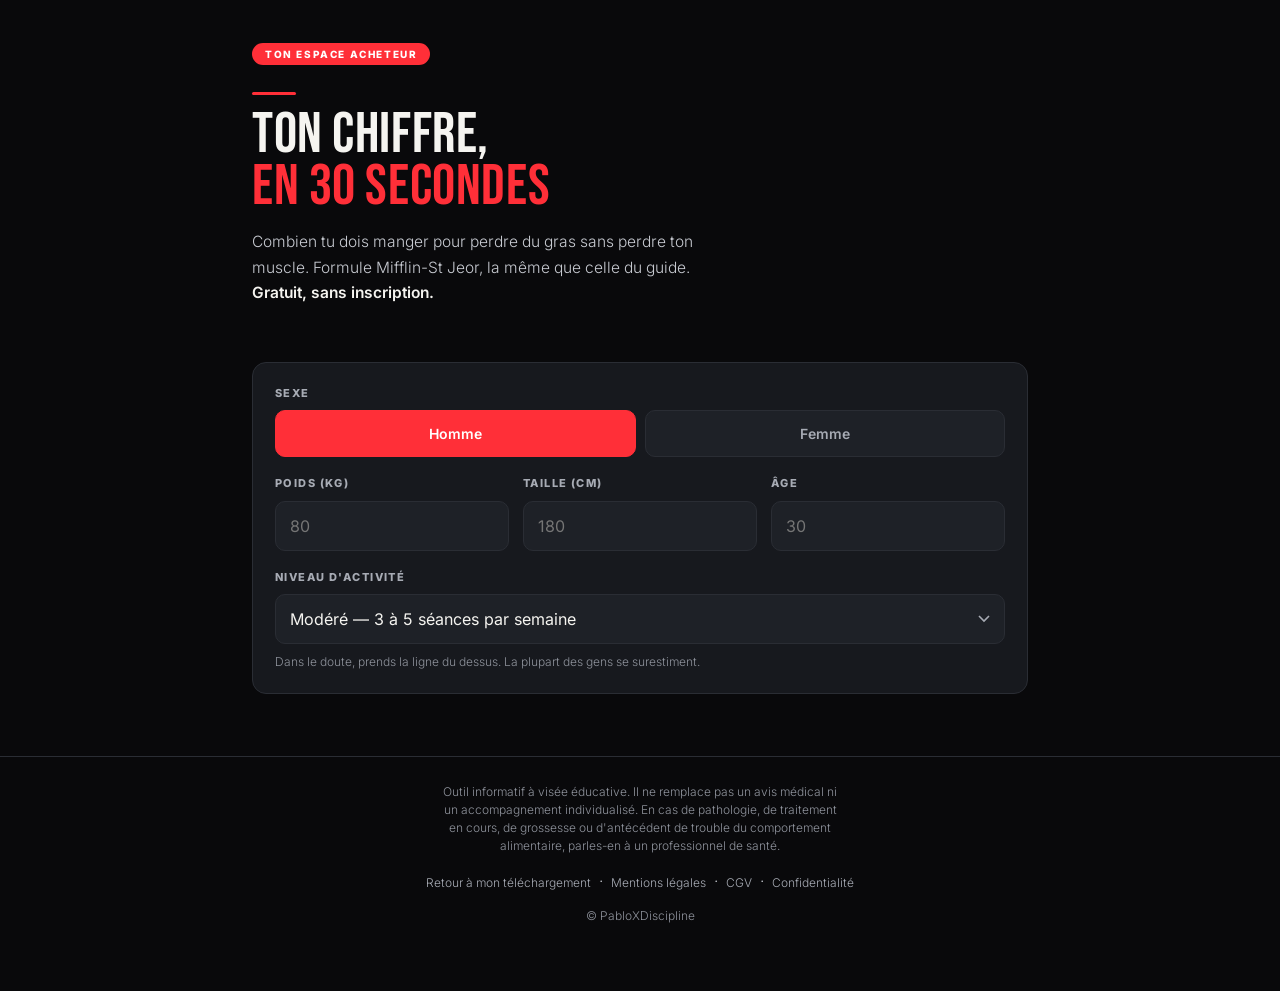
==== calculateur-membre.html @ e5fe9e87 "Add files via upload" ====
<!doctype html>
<html lang="fr">
<head>
<meta charset="utf-8">
<meta name="viewport" content="width=device-width, initial-scale=1, viewport-fit=cover">
<title>Ton calculateur — Protocole Sèche</title>
<meta name="description" content="Calcule ta maintenance, ton déficit et tes macros en 30 secondes. Formule Mifflin-St Jeor. Gratuit, sans inscription.">
<meta name="theme-color" content="#09090B">
<meta property="og:title" content="Calculateur de calories et macros — PXD">
<meta property="og:description" content="Ton chiffre de départ en 30 secondes. Gratuit, sans inscription.">
<meta name="robots" content="noindex">

<style>
@font-face{font-family:'Bebas';src:url('bebas-neue-latin-400-normal.woff2') format('woff2');font-weight:400;font-display:swap}
@font-face{font-family:'Inter';src:url('inter-latin-300-normal.woff2') format('woff2');font-weight:300;font-display:swap}
@font-face{font-family:'Inter';src:url('inter-latin-400-normal.woff2') format('woff2');font-weight:400;font-display:swap}
@font-face{font-family:'Inter';src:url('inter-latin-600-normal.woff2') format('woff2');font-weight:600;font-display:swap}
@font-face{font-family:'Inter';src:url('inter-latin-800-normal.woff2') format('woff2');font-weight:800;font-display:swap}

:root{--noir:#09090B;--anthra:#17191E;--anthra2:#1E2127;--line:#2A2D34;
  --blanc:#F5F4F0;--gris:#A7ABB4;--gris2:#C8CBD2;--rouge:#FF2F38;--pad:22px}
*{margin:0;padding:0;box-sizing:border-box}
html{-webkit-text-size-adjust:100%}
body{background:var(--noir);color:var(--gris2);font-family:'Inter',system-ui,sans-serif;
  font-weight:300;line-height:1.6;padding-bottom:40px}
.wrap{max-width:820px;margin:0 auto;padding:0 var(--pad)}
h1,h2,.big{font-family:'Bebas',Impact,sans-serif;font-weight:400;text-transform:uppercase;
  color:var(--blanc);line-height:.9;letter-spacing:.01em}
h1{font-size:clamp(34px,9vw,58px)}
h2{font-size:clamp(22px,5.5vw,30px)}
.red{color:var(--rouge)}
p{font-size:15.5px;line-height:1.65}
.small{font-size:13.5px;line-height:1.55;color:var(--gris)}
.tiny{font-size:12px;line-height:1.5;color:#8E929B}
.kicker{font-size:11px;font-weight:800;letter-spacing:.16em;text-transform:uppercase;color:var(--rouge)}
.pill{display:inline-block;background:var(--rouge);color:#fff;font-weight:800;font-size:10px;
  letter-spacing:.16em;text-transform:uppercase;padding:6px 13px;border-radius:100px;line-height:1}
.rule{width:44px;height:3px;background:var(--rouge);border-radius:2px}
strong{font-weight:600;color:var(--blanc)}
header{padding:40px 0 30px}
section{padding:26px 0}

/* ---- formulaire ---- */
.card{background:var(--anthra);border:1px solid var(--line);border-radius:14px;padding:22px}
.row{display:grid;gap:14px}
@media(min-width:620px){.row.r3{grid-template-columns:repeat(3,1fr)}}
label{display:block;font-size:11px;font-weight:800;letter-spacing:.13em;
  text-transform:uppercase;color:var(--gris);margin-bottom:8px}
input,select{width:100%;background:var(--anthra2);border:1px solid var(--line);border-radius:10px;
  padding:14px 14px;color:var(--blanc);font-family:'Inter',sans-serif;font-size:16px;font-weight:500;
  -webkit-appearance:none;appearance:none}
input:focus,select:focus{outline:none;border-color:var(--rouge)}
select{background-image:url("data:image/svg+xml;utf8,<svg xmlns='http://www.w3.org/2000/svg' width='12' height='8'><path d='M1 1l5 5 5-5' stroke='%23A7ABB4' stroke-width='1.6' fill='none'/></svg>");
  background-repeat:no-repeat;background-position:right 14px center;padding-right:36px}
.seg{display:grid;grid-template-columns:1fr 1fr;gap:9px}
.seg button{background:var(--anthra2);border:1px solid var(--line);border-radius:10px;padding:14px;
  color:var(--gris);font-family:'Inter',sans-serif;font-size:14px;font-weight:600;cursor:pointer}
.seg button.on{background:var(--rouge);border-color:var(--rouge);color:#fff}

/* ---- résultats ---- */
#out{display:none}
#out.show{display:block}
.hero-res{background:linear-gradient(150deg,#2A0E11 0%,#17191E 72%);border:1px solid #4A1B1F;
  border-radius:16px;padding:26px;text-align:center}
.bignum{font-family:'Bebas',sans-serif;font-size:clamp(58px,16vw,92px);color:var(--rouge);line-height:.86}
.bignum small{font-size:.32em;color:var(--blanc)}
.macros{display:grid;grid-template-columns:repeat(3,1fr);gap:10px;margin-top:16px}
.m{background:var(--anthra);border:1px solid var(--line);border-radius:11px;padding:15px 8px;text-align:center}
.m .v{font-family:'Bebas',sans-serif;font-size:27px;color:var(--blanc);line-height:1}
.m .l{font-size:10px;font-weight:800;letter-spacing:.12em;text-transform:uppercase;color:var(--gris);margin-top:6px}
table{width:100%;border-collapse:collapse;font-size:14px;margin-top:6px}
td{padding:11px 0;border-bottom:1px solid #202329;vertical-align:top}
td:first-child{color:var(--blanc);font-weight:600;width:52%}
td:last-child{text-align:right;color:var(--gris2)}
tr:last-child td{border-bottom:none}
.btn{display:block;width:100%;max-width:420px;margin:0 auto;background:var(--rouge);color:#fff;
  text-decoration:none;border-radius:100px;padding:18px 22px;font-weight:800;font-size:15px;
  letter-spacing:.07em;text-transform:uppercase;line-height:1.2;text-align:center;border:none;
  cursor:pointer;font-family:'Inter',sans-serif;box-shadow:0 10px 34px rgba(255,47,56,.26)}
.btn.ghost{background:transparent;border:1px solid var(--line);color:var(--gris2);box-shadow:none;
  font-size:13px;padding:14px}
.btn .u{display:block;font-weight:400;font-size:12px;letter-spacing:.02em;text-transform:none;margin-top:6px;opacity:.94}
.note{border:1px solid #3A2C10;background:linear-gradient(150deg,#221A08 0%,#17191E 75%);
  border-radius:11px;padding:16px 18px}
.note .kicker{color:#D8A93A}
footer{border-top:1px solid var(--line);padding:26px 0;text-align:center;margin-top:36px}
footer a{color:var(--gris);text-decoration:none;font-size:12px}
.step{display:flex;gap:14px;align-items:flex-start;padding:15px 0;border-top:1px solid var(--line)}
.step:first-child{border-top:none;padding-top:0}
.step .n{font-family:'Bebas',sans-serif;font-size:20px;color:var(--rouge);min-width:24px;line-height:1.25}
.step b{display:block;color:var(--blanc);font-size:15px;font-weight:600;margin-bottom:3px}
.step span{display:block;font-size:14px;color:var(--gris);line-height:1.5}
</style>
</head>
<body>

<header>
  <div class="wrap">
    <span class="pill">Ton espace acheteur</span>
    <div class="rule" style="margin-top:26px"></div>
    <h1 style="margin-top:14px">Ton chiffre,<br><span class="red">en 30 secondes</span></h1>
    <p style="margin-top:16px;max-width:46ch">Combien tu dois manger pour perdre du gras sans perdre
    ton muscle. Formule Mifflin-St Jeor, la même que celle du guide. <strong>Gratuit, sans
    inscription.</strong></p>
  </div>
</header>

<!-- ================= FORMULAIRE ================= -->
<section>
  <div class="wrap">
    <div class="card">
      <div style="margin-bottom:18px">
        <label>Sexe</label>
        <div class="seg">
          <button type="button" data-sexe="h" class="on">Homme</button>
          <button type="button" data-sexe="f">Femme</button>
        </div>
      </div>

      <div class="row r3" style="margin-bottom:18px">
        <div>
          <label for="poids">Poids (kg)</label>
          <input id="poids" type="number" inputmode="decimal" min="35" max="250" step="0.1" placeholder="80">
        </div>
        <div>
          <label for="taille">Taille (cm)</label>
          <input id="taille" type="number" inputmode="numeric" min="120" max="230" placeholder="180">
        </div>
        <div>
          <label for="age">Âge</label>
          <input id="age" type="number" inputmode="numeric" min="14" max="99" placeholder="30">
        </div>
      </div>

      <div>
        <label for="act">Niveau d'activité</label>
        <select id="act">
          <option value="1.2">Sédentaire — aucun entraînement</option>
          <option value="1.375">Léger — 1 à 3 séances par semaine</option>
          <option value="1.55" selected>Modéré — 3 à 5 séances par semaine</option>
          <option value="1.725">Intense — 6 séances ou métier physique</option>
        </select>
        <p class="tiny" style="margin-top:9px">Dans le doute, prends la ligne du dessus.
        La plupart des gens se surestiment.</p>
      </div>
    </div>
  </div>
</section>

<!-- ================= RÉSULTATS ================= -->
<section id="out">
  <div class="wrap">

    <div class="hero-res">
      <span class="kicker">Ta cible pour sécher</span>
      <div class="bignum" style="margin-top:8px"><span id="cible">—</span><small> kcal</small></div>
      <p class="small" style="margin-top:4px">par jour · déficit de 18 %</p>
      <div class="macros">
        <div class="m"><div class="v" id="prot">—</div><div class="l">g protéines</div></div>
        <div class="m"><div class="v" id="gluc">—</div><div class="l">g glucides</div></div>
        <div class="m"><div class="v" id="lip">—</div><div class="l">g lipides</div></div>
      </div>
    </div>

    <div class="card" style="margin-top:14px">
      <span class="kicker">Le détail</span>
      <table>
        <tr><td>Métabolisme de base</td><td><span id="mb">—</span> kcal</td></tr>
        <tr><td>Maintenance</td><td><span id="maint">—</span> kcal</td></tr>
        <tr><td>Fourchette acceptable</td><td><span id="fourch">—</span></td></tr>
        <tr><td>Perte cible par semaine</td><td><span id="perte">—</span></td></tr>
        <tr><td>Protéines par kilo</td><td><span id="protkg">—</span></td></tr>
      </table>
      <button class="btn ghost" id="copy" style="margin-top:18px">Copier mes chiffres</button>
    </div>

    <div class="note" style="margin-top:14px">
      <span class="kicker">Lis bien ceci</span>
      <p class="small" style="margin-top:8px;color:var(--gris2)">Ce chiffre est une
      <strong>estimation de départ, pas une vérité</strong>. Deux personnes de même poids peuvent
      avoir 400 kcal d'écart de dépense réelle. Ce ne sont pas les formules qui décident, ce sont
      tes résultats sur 14 jours. La formule sert juste à ne pas partir de nulle part.</p>
    </div>

    <!-- ============ BLOC ACHETEUR — AUCUNE VENTE ============ -->
    <div style="margin-top:34px">
      <div class="rule"></div>
      <h2 style="margin-top:16px">Tu as ton chiffre.<br><span class="red">Voilà quoi en faire.</span></h2>
      <div class="card" style="margin-top:18px">
        <div class="step"><div class="n">01</div><div><b>Note-le quelque part</b>
          <span>Utilise le bouton « copier mes chiffres » et colle-les dans tes notes.
          Tu vas t'en servir tous les jours pendant deux semaines.</span></div></div>
        <div class="step"><div class="n">02</div><div><b>Chapitre 04 — tes macros</b>
          <span>Le guide t'explique comment répartir ces grammes sur tes repas, et lesquels
          ne jamais négocier.</span></div></div>
        <div class="step"><div class="n">03</div><div><b>Chapitre 06 — mesurer</b>
          <span>C'est le chapitre le plus important. Sans lui, tu abandonneras une méthode
          qui était en train de marcher.</span></div></div>
        <div class="step"><div class="n">04</div><div><b>Reviens dans 14 jours</b>
          <span>Si ton poids a bougé, recalcule avec ton nouveau poids. La cible se met à jour
          toute seule.</span></div></div>
      </div>
      <a class="btn" href="protocole-seche-71a4f3d49f.pdf" download style="margin-top:22px">
        Ouvrir mon guide
        <span class="u">PDF · 49 pages</span></a>
    </div>


  </div>
</section>

<footer>
  <div class="wrap">
    <p class="tiny" style="max-width:58ch;margin:0 auto 14px">Outil informatif à visée éducative.
    Il ne remplace pas un avis médical ni un accompagnement individualisé. En cas de pathologie,
    de traitement en cours, de grossesse ou d'antécédent de trouble du comportement alimentaire,
    parles-en à un professionnel de santé.</p>
    <p><a href="merci.html">Retour à mon téléchargement</a> &nbsp;·&nbsp;
       <a href="/mentions-legales.html">Mentions légales</a> &nbsp;·&nbsp;
       <a href="/cgv.html">CGV</a> &nbsp;·&nbsp;
       <a href="/confidentialite.html">Confidentialité</a></p>
    <p class="tiny" style="margin-top:12px">© PabloXDiscipline</p>
  </div>
</footer>

<script>
(function () {
  var sexe = 'h';
  var $ = function (id) { return document.getElementById(id); };
  var poids = $('poids'), taille = $('taille'), age = $('age'), act = $('act'), out = $('out');

  document.querySelectorAll('[data-sexe]').forEach(function (b) {
    b.addEventListener('click', function () {
      document.querySelectorAll('[data-sexe]').forEach(function (x) { x.classList.remove('on'); });
      b.classList.add('on');
      sexe = b.getAttribute('data-sexe');
      calc();
    });
  });

  [poids, taille, age, act].forEach(function (el) {
    el.addEventListener('input', calc);
    el.addEventListener('change', calc);
  });

  function nb(x) { return Math.round(x).toLocaleString('fr-FR'); }

  function calc() {
    var p = parseFloat(poids.value), t = parseFloat(taille.value), a = parseFloat(age.value);
    var f = parseFloat(act.value);

    // garde-fous : on n'affiche rien tant que les valeurs ne sont pas plausibles
    if (!(p >= 35 && p <= 250) || !(t >= 120 && t <= 230) || !(a >= 14 && a <= 99)) {
      out.classList.remove('show');
      return;
    }

    var mb = 10 * p + 6.25 * t - 5 * a + (sexe === 'h' ? 5 : -161);
    var maint = mb * f;
    var cible = maint * 0.82;

    var prot = p * 2;              // 2 g/kg
    var lip  = p * 0.9;            // 0,9 g/kg
    var gluc = (cible - prot * 4 - lip * 9) / 4;
    if (gluc < 50) gluc = 50;      // plancher de sécurité

    $('cible').textContent  = nb(cible);
    $('prot').textContent   = nb(prot);
    $('lip').textContent    = nb(lip);
    $('gluc').textContent   = nb(gluc);
    $('mb').textContent     = nb(mb);
    $('maint').textContent  = nb(maint);
    $('fourch').textContent = nb(maint * 0.80) + ' à ' + nb(maint * 0.85) + ' kcal';
    $('perte').textContent  = nb(p * 5) + ' à ' + nb(p * 10) + ' g';
    $('protkg').textContent = nb(p * 1.8) + ' à ' + nb(p * 2.2) + ' g';

    out.classList.add('show');
  }

  $('copy').addEventListener('click', function () {
    var txt = 'MES CHIFFRES — Protocole Sèche by PXD\n\n'
      + 'Cible : ' + $('cible').textContent + ' kcal/jour\n'
      + 'Protéines : ' + $('prot').textContent + ' g\n'
      + 'Glucides : ' + $('gluc').textContent + ' g\n'
      + 'Lipides : ' + $('lip').textContent + ' g\n\n'
      + 'Maintenance : ' + $('maint').textContent + ' kcal\n'
      + 'Perte cible : ' + $('perte').textContent + ' par semaine\n\n'
      + 'seche.pabloxdiscipline.com';
    var btn = this;
    function done() { btn.textContent = 'Copié'; setTimeout(function () { btn.textContent = 'Copier mes chiffres'; }, 1800); }
    if (navigator.clipboard) { navigator.clipboard.writeText(txt).then(done, done); }
    else {
      var ta = document.createElement('textarea');
      ta.value = txt; document.body.appendChild(ta); ta.select();
      try { document.execCommand('copy'); } catch (e) {}
      document.body.removeChild(ta); done();
    }
  });
})();
</script>
</body>
</html>
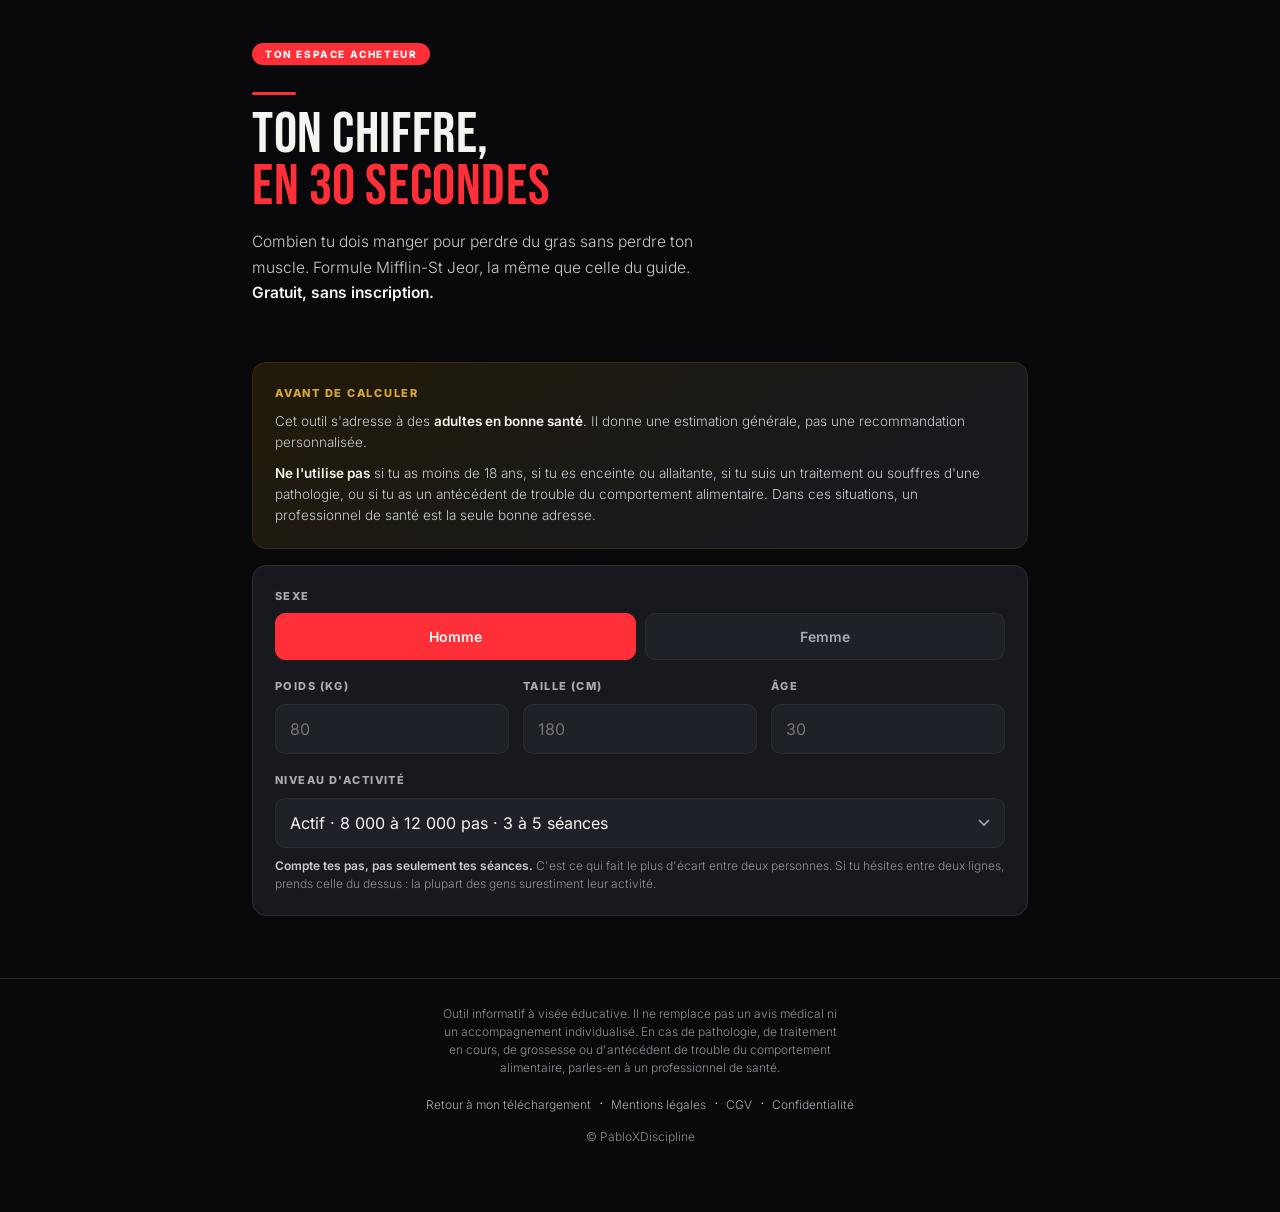
==== commit 5bf72270: "Add files via upload" ====
--- a/calculateur-membre.html
+++ b/calculateur-membre.html
@@ -108,6 +108,18 @@
 <!-- ================= FORMULAIRE ================= -->
 <section>
   <div class="wrap">
+    <div class="card" style="border-color:#3A2C10;background:linear-gradient(150deg,#221A08 0%,#17191E 78%);margin-bottom:16px">
+      <div class="kicker" style="color:#D8A93A">Avant de calculer</div>
+      <p class="small" style="margin-top:9px;color:var(--gris2)">Cet outil s'adresse à des
+      <strong style="color:var(--blanc)">adultes en bonne santé</strong>. Il donne une estimation
+      générale, pas une recommandation personnalisée.</p>
+      <p class="small" style="margin-top:10px;color:var(--gris2)">
+      <strong style="color:var(--blanc)">Ne l'utilise pas</strong> si tu as moins de 18 ans, si tu
+      es enceinte ou allaitante, si tu suis un traitement ou souffres d'une pathologie, ou si tu as
+      un antécédent de trouble du comportement alimentaire. Dans ces situations, un professionnel
+      de santé est la seule bonne adresse.</p>
+    </div>
+
     <div class="card">
       <div style="margin-bottom:18px">
         <label>Sexe</label>
@@ -135,13 +147,15 @@
       <div>
         <label for="act">Niveau d'activité</label>
         <select id="act">
-          <option value="1.2">Sédentaire — aucun entraînement</option>
-          <option value="1.375">Léger — 1 à 3 séances par semaine</option>
-          <option value="1.55" selected>Modéré — 3 à 5 séances par semaine</option>
-          <option value="1.725">Intense — 6 séances ou métier physique</option>
+          <option value="1.2">Bureau · moins de 5 000 pas · 0 à 1 séance</option>
+          <option value="1.375">Bureau · 5 000 à 8 000 pas · 2 à 3 séances</option>
+          <option value="1.55" selected>Actif · 8 000 à 12 000 pas · 3 à 5 séances</option>
+          <option value="1.725">Très actif ou métier physique · 12 000 pas et + · 5 séances et +</option>
         </select>
-        <p class="tiny" style="margin-top:9px">Dans le doute, prends la ligne du dessus.
-        La plupart des gens se surestiment.</p>
+        <p class="tiny" style="margin-top:9px"><strong style="color:var(--gris2)">Compte tes pas,
+        pas seulement tes séances.</strong> C'est ce qui fait le plus d'écart entre deux
+        personnes. Si tu hésites entre deux lignes, prends celle du dessus : la plupart des gens
+        surestiment leur activité.</p>
       </div>
     </div>
   </div>
@@ -152,9 +166,18 @@
   <div class="wrap">
 
     <div class="hero-res">
-      <span class="kicker">Ta cible pour sécher</span>
+      <span class="kicker">Ton estimation de départ</span>
       <div class="bignum" style="margin-top:8px"><span id="cible">—</span><small> kcal</small></div>
-      <p class="small" style="margin-top:4px">par jour · déficit de 18 %</p>
+      <p class="small" style="margin-top:4px" id="soustitre">par jour · déficit de 18 %</p>
+      <div id="plancher" style="display:none;margin-top:16px;text-align:left;
+        border:1px solid #3A2C10;background:#221A08;border-radius:11px;padding:14px 16px">
+        <div class="kicker" style="color:#D8A93A">Plancher de sécurité appliqué</div>
+        <p class="small" style="margin-top:7px;color:var(--gris2)">Le calcul brut tombait sous
+        le seuil que je considère comme raisonnable sur la durée. <strong>La cible affichée a été
+        relevée.</strong> Descendre plus bas te ferait perdre du muscle, de l'énergie et du
+        sommeil pour un gain de vitesse minime. Si tu ne perds rien à ce niveau, la réponse est
+        d'augmenter ta dépense, pas de couper davantage.</p>
+      </div>
       <div class="macros">
         <div class="m"><div class="v" id="prot">—</div><div class="l">g protéines</div></div>
         <div class="m"><div class="v" id="gluc">—</div><div class="l">g glucides</div></div>
@@ -259,6 +282,14 @@
     var maint = mb * f;
     var cible = maint * 0.82;
 
+    // plancher de securite : jamais de recommandation sous ces seuils
+    var plancher = (sexe === 'h') ? 1500 : 1200;
+    var sousPlancher = false;
+    if (cible < plancher) { cible = plancher; sousPlancher = true; }
+    document.getElementById('plancher').style.display = sousPlancher ? 'block' : 'none';
+    document.getElementById('soustitre').textContent =
+      sousPlancher ? 'par jour · plancher de sécurité' : 'par jour · déficit de 18 %';
+
     var prot = p * 2;              // 2 g/kg
     var lip  = p * 0.9;            // 0,9 g/kg
     var gluc = (cible - prot * 4 - lip * 9) / 4;
@@ -270,7 +301,8 @@
     $('gluc').textContent   = nb(gluc);
     $('mb').textContent     = nb(mb);
     $('maint').textContent  = nb(maint);
-    $('fourch').textContent = nb(maint * 0.80) + ' à ' + nb(maint * 0.85) + ' kcal';
+    $('fourch').textContent = nb(Math.max(maint * 0.80, plancher)) + ' à '
+                            + nb(Math.max(maint * 0.85, plancher)) + ' kcal';
     $('perte').textContent  = nb(p * 5) + ' à ' + nb(p * 10) + ' g';
     $('protkg').textContent = nb(p * 1.8) + ' à ' + nb(p * 2.2) + ' g';
 
